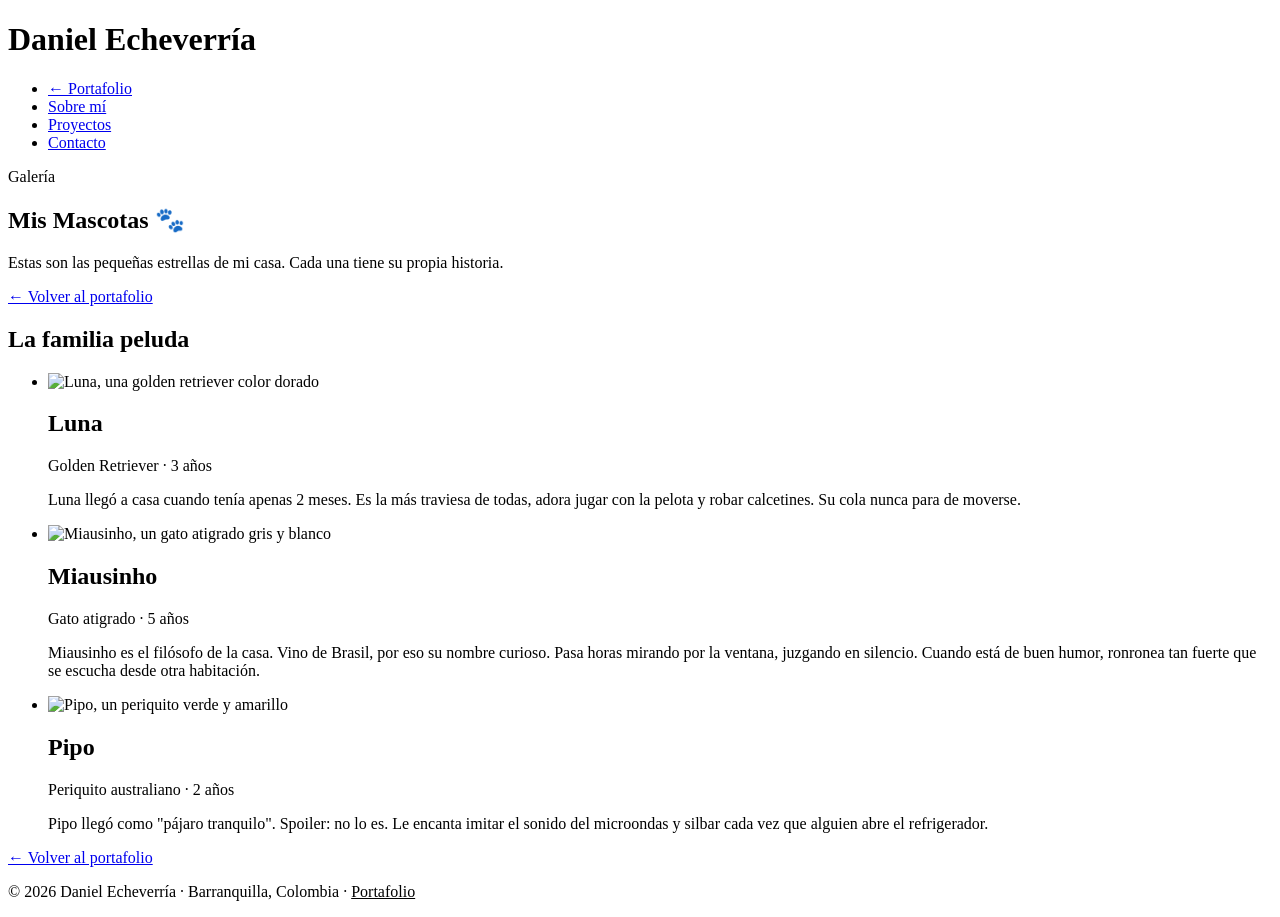
==== mascotas.html @ 3c9872f0 "feat: add main homepage layout and add mascotas page with initial structure" ====
<!DOCTYPE html>
<html lang="es">
<head>
    <meta charset="UTF-8" />
    <meta name="viewport" content="width=device-width, initial-scale=1.0" />
    <meta name="description" content="Galería de mascotas de Daniel Echeverría." />
    <title>Mis Mascotas — Daniel Echeverría</title>

    <!-- Fuentes -->
    <link rel="preconnect" href="https://fonts.googleapis.com">
    <link rel="preconnect" href="https://fonts.gstatic.com" crossorigin>
    <link href="https://fonts.googleapis.com/css2?family=Playfair+Display:wght@700&family=Work+Sans:wght@300..700&display=swap" rel="stylesheet">

    <!-- Estilos compartidos -->
    <link rel="stylesheet" href="styles.css" />
</head>
<body>

    <!-- ========== ENCABEZADO ========== -->
    <header>
        <div class="container">
        <h1>Daniel Echeverría</h1>
        <nav aria-label="Navegación principal">
            <ul>
            <!-- Enlace de retorno al portafolio -->
            <li><a href="index.html">← Portafolio</a></li>
            <li><a href="index.html#sobre-mi">Sobre mí</a></li>
            <li><a href="index.html#proyectos">Proyectos</a></li>
            <li><a href="index.html#contacto">Contacto</a></li>
            </ul>
        </nav>
        </div>
    </header>

    <main>

        <!-- ========== HERO MASCOTAS ========== -->
        <section class="pets-hero" aria-labelledby="titulo-mascotas">
        <div class="container">
            <span class="badge">Galería</span>
            <h1 id="titulo-mascotas">Mis Mascotas 🐾</h1>
            <p>Estas son las pequeñas estrellas de mi casa. Cada una tiene su propia historia.</p>
            <!-- Enlace de retorno -->
            <a href="index.html" class="back-link">← Volver al portafolio</a>
        </div>
        </section>

        <!-- ========== GALERÍA ========== -->
        <section class="pets-gallery" aria-labelledby="titulo-galeria">
        <div class="container">
            <h2 id="titulo-galeria" class="section-title">La familia peluda</h2>

            <ul class="pets-grid">

            <!-- Mascota 1 -->
            <li>
                <div class="pet-card">

                <img
                    src="assets/images/luna.jpg"
                    alt="Luna, una golden retriever color dorado"
                    width="600"
                    height="440"
                    loading="lazy"
                />
                <article>
                    <h2>Luna</h2>
                    <p class="pet-meta">Golden Retriever · 3 años</p>
                    <p>
                    Luna llegó a casa cuando tenía apenas 2 meses. Es la más
                    traviesa de todas, adora jugar con la pelota y robar
                    calcetines. Su cola nunca para de moverse.
                    </p>
                </article>
                </div>
            </li>

            <!-- Mascota 2 -->
            <li>
                <div class="pet-card">
                <img
                    src="assets/images/miausinho.jpg"
                    alt="Miausinho, un gato atigrado gris y blanco"
                    width="600"
                    height="440"
                    loading="lazy"
                />
                <article>
                    <h2>Miausinho</h2>
                    <p class="pet-meta">Gato atigrado · 5 años</p>
                    <p>
                    Miausinho es el filósofo de la casa. Vino de Brasil, por eso su nombre curioso. Pasa horas mirando por la
                    ventana, juzgando en silencio. Cuando está de buen humor,
                    ronronea tan fuerte que se escucha desde otra habitación.
                    </p>
                </article>
                </div>
            </li>

            <!-- Mascota 3 -->
            <li>
                <div class="pet-card">
                <img
                    src="assets/images/pipo.jpg"
                    alt="Pipo, un periquito verde y amarillo"
                    width="600"
                    height="440"
                    loading="lazy"
                />
                <article>
                    <h2>Pipo</h2>
                    <p class="pet-meta">Periquito australiano · 2 años</p>
                    <p>
                    Pipo llegó como "pájaro tranquilo". Spoiler: no lo es.
                    Le encanta imitar el sonido del microondas y silbar
                    cada vez que alguien abre el refrigerador.
                    </p>
                </article>
                </div>
            </li>

            </ul>

            <!-- Enlace de retorno al portafolio -->
            <a href="index.html" class="back-link" style="margin-top: var(--space-8); display: inline-flex;">
            ← Volver al portafolio
            </a>

        </div>
        </section>

    </main>

    <!-- ========== PIE DE PÁGINA ========== -->
    <footer>
        <p>© 2026 Daniel Echeverría · Barranquilla, Colombia · <a href="index.html" style="color: var(--color-primary);">Portafolio</a></p>
    </footer>

</body>
</html>
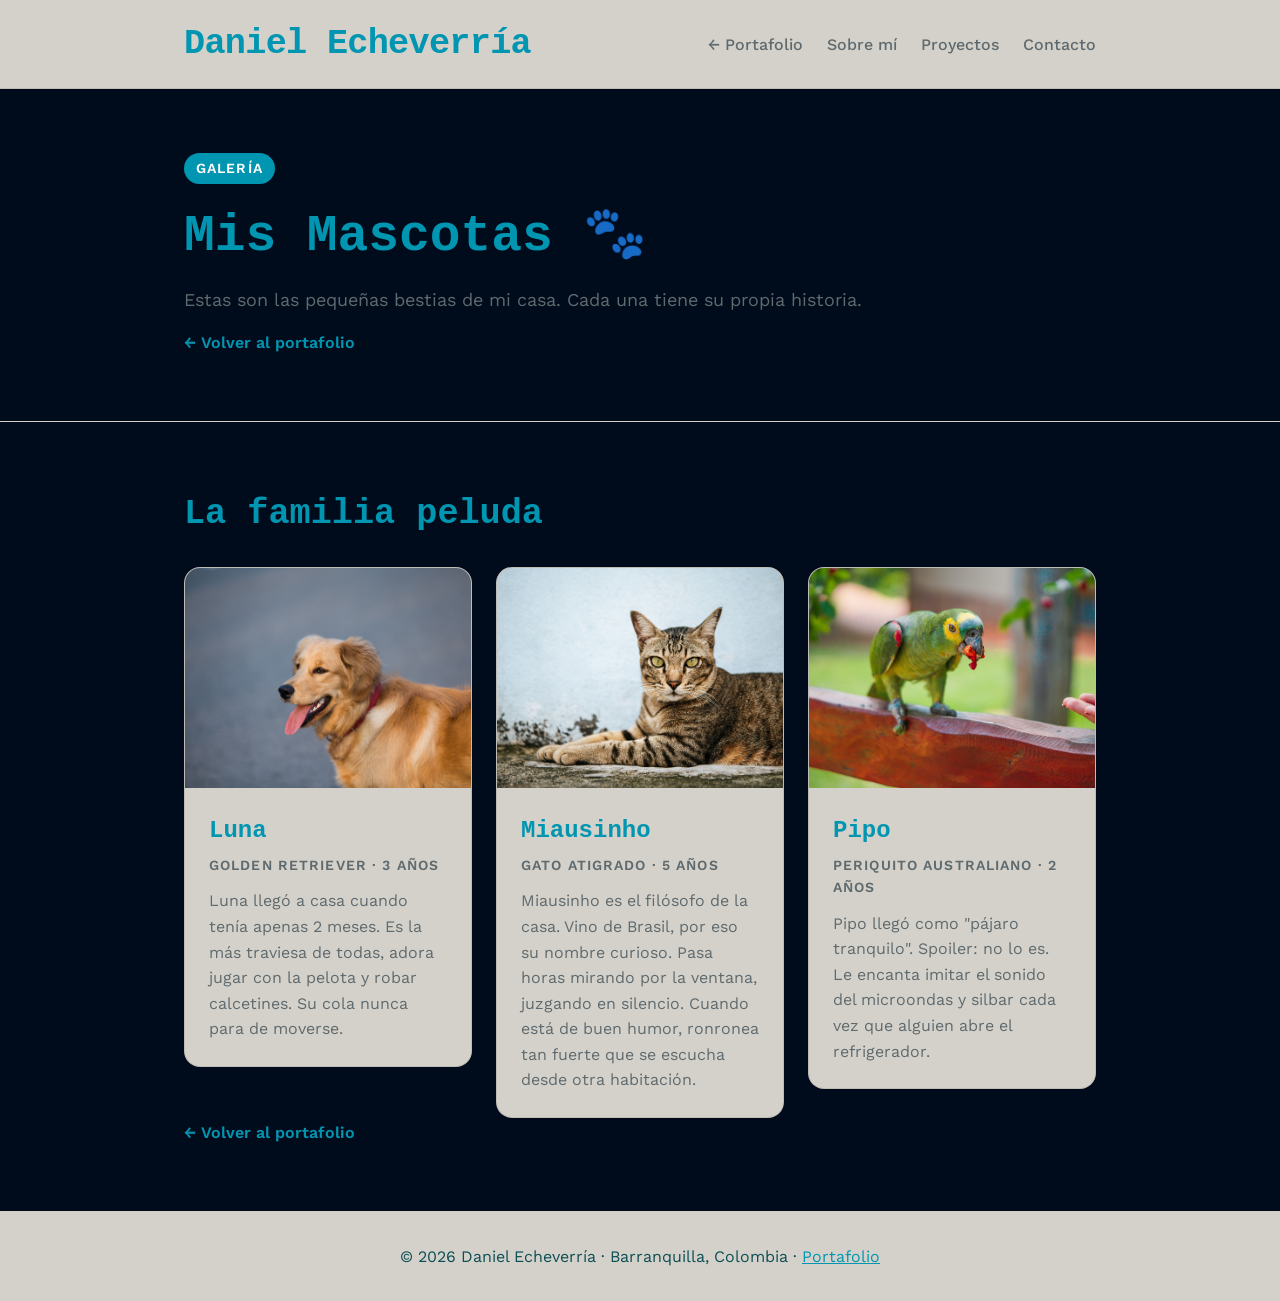
==== commit 4a232819: "fix: minimal change on styles" ====
--- a/mascotas.html
+++ b/mascotas.html
@@ -39,7 +39,7 @@
         <div class="container">
             <span class="badge">Galería</span>
             <h1 id="titulo-mascotas">Mis Mascotas 🐾</h1>
-            <p>Estas son las pequeñas estrellas de mi casa. Cada una tiene su propia historia.</p>
+            <p>Estas son las pequeñas bestias de mi casa. Cada una tiene su propia historia.</p>
             <!-- Enlace de retorno -->
             <a href="index.html" class="back-link">← Volver al portafolio</a>
         </div>
--- a/styles.css
+++ b/styles.css
@@ -0,0 +1,366 @@
+
+/* --- Variables y tokens --- */
+:root {
+--font-display: 'JetBrains Mono', 'Fira Code', monospace;
+--font-body: 'Work Sans', 'Helvetica Neue', sans-serif;
+
+  --text-xs:   clamp(0.75rem,  0.7rem  + 0.25vw, 0.875rem);
+  --text-sm:   clamp(0.875rem, 0.8rem  + 0.35vw, 1rem);
+  --text-base: clamp(1rem,     0.95rem + 0.25vw, 1.125rem);
+  --text-lg:   clamp(1.125rem, 1rem    + 0.75vw, 1.5rem);
+  --text-xl:   clamp(1.5rem,   1.2rem  + 1.25vw, 2.25rem);
+  --text-2xl:  clamp(2rem,     1.2rem  + 2.5vw,  3.5rem);
+
+
+  --background-image: url('assets/images/fondo.png');
+
+
+  --color-bg:           #f7f6f2;
+  --color-surface:      #d4d1ca;
+  --color-surface-2:    #000b1c;
+  --color-border:       #d4d1ca;
+  --color-text:         #0096b1;
+  --color-text-muted:   #5f6a6e;
+  --color-primary:      #0096b1;
+  --color-primary-hover:#0c4e54;
+
+  --radius-sm: 0.375rem;
+  --radius-md: 0.5rem;
+  --radius-lg: 0.75rem;
+  --radius-xl: 1rem;
+  --radius-full: 9999px;
+
+  --shadow-sm: 0 1px 2px rgba(0, 0, 0, 0.06);
+  --shadow-md: 0 4px 12px rgba(0, 0, 0, 0.08);
+
+  --transition: 0.4s ease;
+
+  --content-default: 960px;
+  scroll-padding-top: 80px; 
+}
+
+/* --- Reset base --- */
+*, *::before, *::after { box-sizing: border-box; margin: 0; padding: 0; }
+html { scroll-behavior: smooth; -webkit-font-smoothing: antialiased; }
+
+body {
+  min-height: 100dvh;
+  font-family: var(--font-body);
+  font-size: var(--text-base);
+  color: var(--color-text);
+  background-image: var(--background-image);
+  background-repeat: no-repeat; 
+  background-size: cover;       
+  background-position: center;  
+  background-attachment: fixed; 
+  line-height: 1.6;
+}
+img { display: block; max-width: 100%; height: auto; }
+ul { list-style: none; }
+a, button { transition: color var(--transition), background var(--transition), box-shadow var(--transition); }
+
+/* --- Contenedor principal --- */
+.container {
+  max-width: var(--content-default);
+  margin-inline: auto;
+  padding-inline: 1.5rem;
+}
+
+/* --- Header / Nav --- */
+header {
+  background: var(--color-surface);
+  border-bottom: 1px solid rgba(0, 0, 0, 0.1);
+  padding: 1rem 0;
+  position: sticky;
+  top: 0;
+  z-index: 100;
+  box-shadow: var(--shadow-sm);
+}
+header .container {
+  display: flex;
+  align-items: center;
+  justify-content: space-between;
+  flex-wrap: wrap;
+  gap: 0.75rem;
+}
+header h1 {
+  font-family: var(--font-display);
+  font-size: var(--text-xl);
+  color: var(--color-primary);
+  letter-spacing: -0.02em;
+}
+nav ul {
+  display: flex;
+  gap: 1.5rem;
+  flex-wrap: wrap;
+}
+nav a {
+  font-size: var(--text-sm);
+  font-weight: 500;
+  color: var(--color-text-muted);
+  text-decoration: none;
+  padding-bottom: 2px;
+  border-bottom: 2px solid transparent;
+}
+nav a:hover,
+nav a:focus-visible {
+  color: var(--color-primary);
+  border-bottom-color: var(--color-primary);
+}
+
+/* --- Secciones generales --- */
+section {
+  padding: clamp(2rem, 6vw, 4rem) 0;
+}
+section + section {
+  border-top: 1px solid var(--color-border);
+}
+.section-title {
+  font-family: var(--font-display);
+  font-size: var(--text-xl);
+  color: var(--color-primary);
+  margin-bottom: 1rem;
+}
+
+/* --- Hero / Sobre mí --- */
+#sobre-mi {
+  background-image: var(----background-image);
+}
+#sobre-mi .intro {
+  display: flex;
+  align-items: center;
+  gap: 2rem;
+  flex-wrap: wrap;
+}
+.avatar {
+  width: 120px;
+  height: 120px;
+  border-radius: var(--radius-full);
+  object-fit: cover;
+  border: 3px solid var(--color-primary);
+  box-shadow: var(--shadow-md);
+  flex-shrink: 0;
+}
+.intro-text p {
+  color: #d4d1ca;
+  max-width: 60ch;
+  font-size: var(--text-base);
+}
+.badge {
+  display: inline-block;
+  background: var(--color-primary);
+  color: #fff;
+  font-size: var(--text-xs);
+  font-weight: 600;
+  padding: 0.25rem 0.75rem;
+  border-radius: var(--radius-full);
+  margin-bottom: 0.75rem;
+  text-transform: uppercase;
+  letter-spacing: 0.08em;
+}
+
+/* --- Proyectos --- */
+#proyectos .projects-list {
+  display: grid;
+  grid-template-columns: repeat(auto-fill, minmax(min(280px, 100%), 1fr));
+  gap: 1rem;
+  margin-top: 1rem;
+}
+.project-card {
+  background: var(--color-surface);
+  border: 1px solid rgba(0, 0, 0, 0.1);
+  border-radius: var(--radius-lg);
+  padding: 1.5rem;
+  box-shadow: var(--shadow-sm);
+  transition: box-shadow var(--transition), transform var(--transition);
+}
+.project-card:hover {
+  box-shadow: var(--shadow-md);
+  transform: translateY(-2px);
+}
+.project-card h3 {
+  font-family: var(--font-display);
+  font-size: var(--text-lg);
+  margin-bottom: 0.5rem;
+}
+.project-card p {
+  font-size: var(--text-sm);
+  color: var(--color-text-muted);
+  margin-bottom: 1rem;
+}
+.project-link {
+  display: inline-flex;
+  align-items: center;
+  gap: 0.25rem;
+  font-size: var(--text-sm);
+  font-weight: 600;
+  color: var(--color-primary);
+  text-decoration: none;
+}
+.project-link:hover { color: var(--color-primary-hover); text-decoration: underline; }
+
+/* --- Contacto --- */
+#contacto {
+  background-image: var(--background-image);
+  background-repeat: no-repeat; 
+  background-size: cover;       
+  background-position: center;  
+  background-attachment: fixed; 
+}
+.contact-form {
+  display: flex;
+  flex-direction: column;
+  gap: 1rem;
+  max-width: 480px;
+  margin-top: 1rem;
+}
+.form-group {
+  display: flex;
+  flex-direction: column;
+  gap: 0.25rem;
+}
+.form-group label {
+  font-size: var(--text-sm);
+  font-weight: 600;
+  color: var(--color-text);
+}
+.form-group input,
+.form-group textarea {
+  font-family: var(--font-body);
+  font-size: var(--text-sm);
+  padding: 0.75rem 1rem;
+  border: 1px solid var(--color-border);
+  border-radius: var(--radius-md);
+  background: var(--color-surface);
+  color: var(--color-text-muted);
+  transition: border-color var(--transition), box-shadow var(--transition);
+}
+.form-group input:focus,
+.form-group textarea:focus {
+  outline: none;
+  border-color: var(--color-primary);
+  box-shadow: 0 0 0 3px rgba(0, 0, 0, 0.15);
+}
+.form-group textarea { resize: vertical; min-height: 120px; }
+
+.btn {
+  display: inline-flex;
+  align-items: center;
+  justify-content: center;
+  gap: 0.5rem;
+  font-family: var(--font-body);
+  font-size: var(--text-sm);
+  font-weight: 600;
+  padding: 0.75rem 1.5rem;
+  border-radius: var(--radius-md);
+  cursor: pointer;
+  border: none;
+  text-decoration: none;
+}
+.btn-primary {
+  background: var(--color-primary);
+  color: #fff;
+}
+.btn-primary:hover {
+  background: var(--color-primary-hover);
+  box-shadow: var(--shadow-md);
+}
+
+/* --- Footer --- */
+footer {
+  text-align: center;
+  padding: 2rem 1rem;
+  background: var(--color-surface);
+  border-top: 1px solid var(--color-border);
+  font-size: var(--text-sm);
+  color: #0c4e54;
+}
+
+/* 
+  PÁGINA DE MASCOTAS — mascotas.html
+*/
+.pets-hero {
+  background: var(--color-surface-2);
+  padding: clamp(2rem, 6vw, 4) 0;
+}
+.pets-hero h1 {
+  font-family: var(--font-display);
+  font-size: var(--text-2xl);
+  color: var(--color-primary);
+  margin-bottom: 0.5rem;
+}
+.pets-hero p {
+  color: var(--color-text-muted);
+  font-size: var(--text-base);
+}
+
+/* Galería de mascotas */
+.pets-gallery {
+  padding: clamp(2rem, 6vw, 4) 0;
+  background: var(--color-surface-2);
+  background-attachment: attached;
+}
+.pets-grid {
+  display: grid;
+  grid-template-columns: repeat(auto-fill, minmax(min(280px, 100%), 1fr));
+  gap: 1.5rem;
+  margin-top: 1.5rem;
+}
+.pet-card {
+  background: var(--color-surface);
+  border: 1px solid rgba(0, 0, 0, 0.1);
+  border-radius: var(--radius-xl);
+  overflow: hidden;
+  box-shadow: var(--shadow-sm);
+  transition: box-shadow var(--transition), transform var(--transition);
+}
+.pet-card:hover {
+  box-shadow: var(--shadow-md);
+  transform: translateY(-3px);
+}
+.pet-card img {
+  width: 100%;
+  height: 220px;
+  object-fit: cover;
+  display: block;
+}
+.pet-card article {
+  padding: 1.5rem;
+}
+.pet-card article h2 {
+  font-family: var(--font-display);
+  font-size: var(--text-lg);
+  margin-bottom: 0.25rem;
+  color: var(--color-primary);
+}
+.pet-card article .pet-meta {
+  font-size: var(--text-xs);
+  color: var(--color-text-muted);
+  font-weight: 600;
+  text-transform: uppercase;
+  letter-spacing: 0.08em;
+  margin-bottom: 0.75rem;
+}
+.pet-card article p {
+  font-size: var(--text-sm);
+  color: var(--color-text-muted);
+}
+
+/* Enlace de retorno */
+.back-link {
+  display: inline-flex;
+  align-items: center;
+  gap: 0.5rem;
+  font-size: var(--text-sm);
+  font-weight: 600;
+  color: var(--color-primary);
+  text-decoration: none;
+  margin-top: 1rem;
+}
+.back-link:hover { color: var(--color-primary-hover); text-decoration: underline; }
+
+/* --- Responsive --- */
+@media (max-width: 640px) {
+  nav ul { gap: 0.75rem; }
+  #sobre-mi .intro { flex-direction: column; }
+}
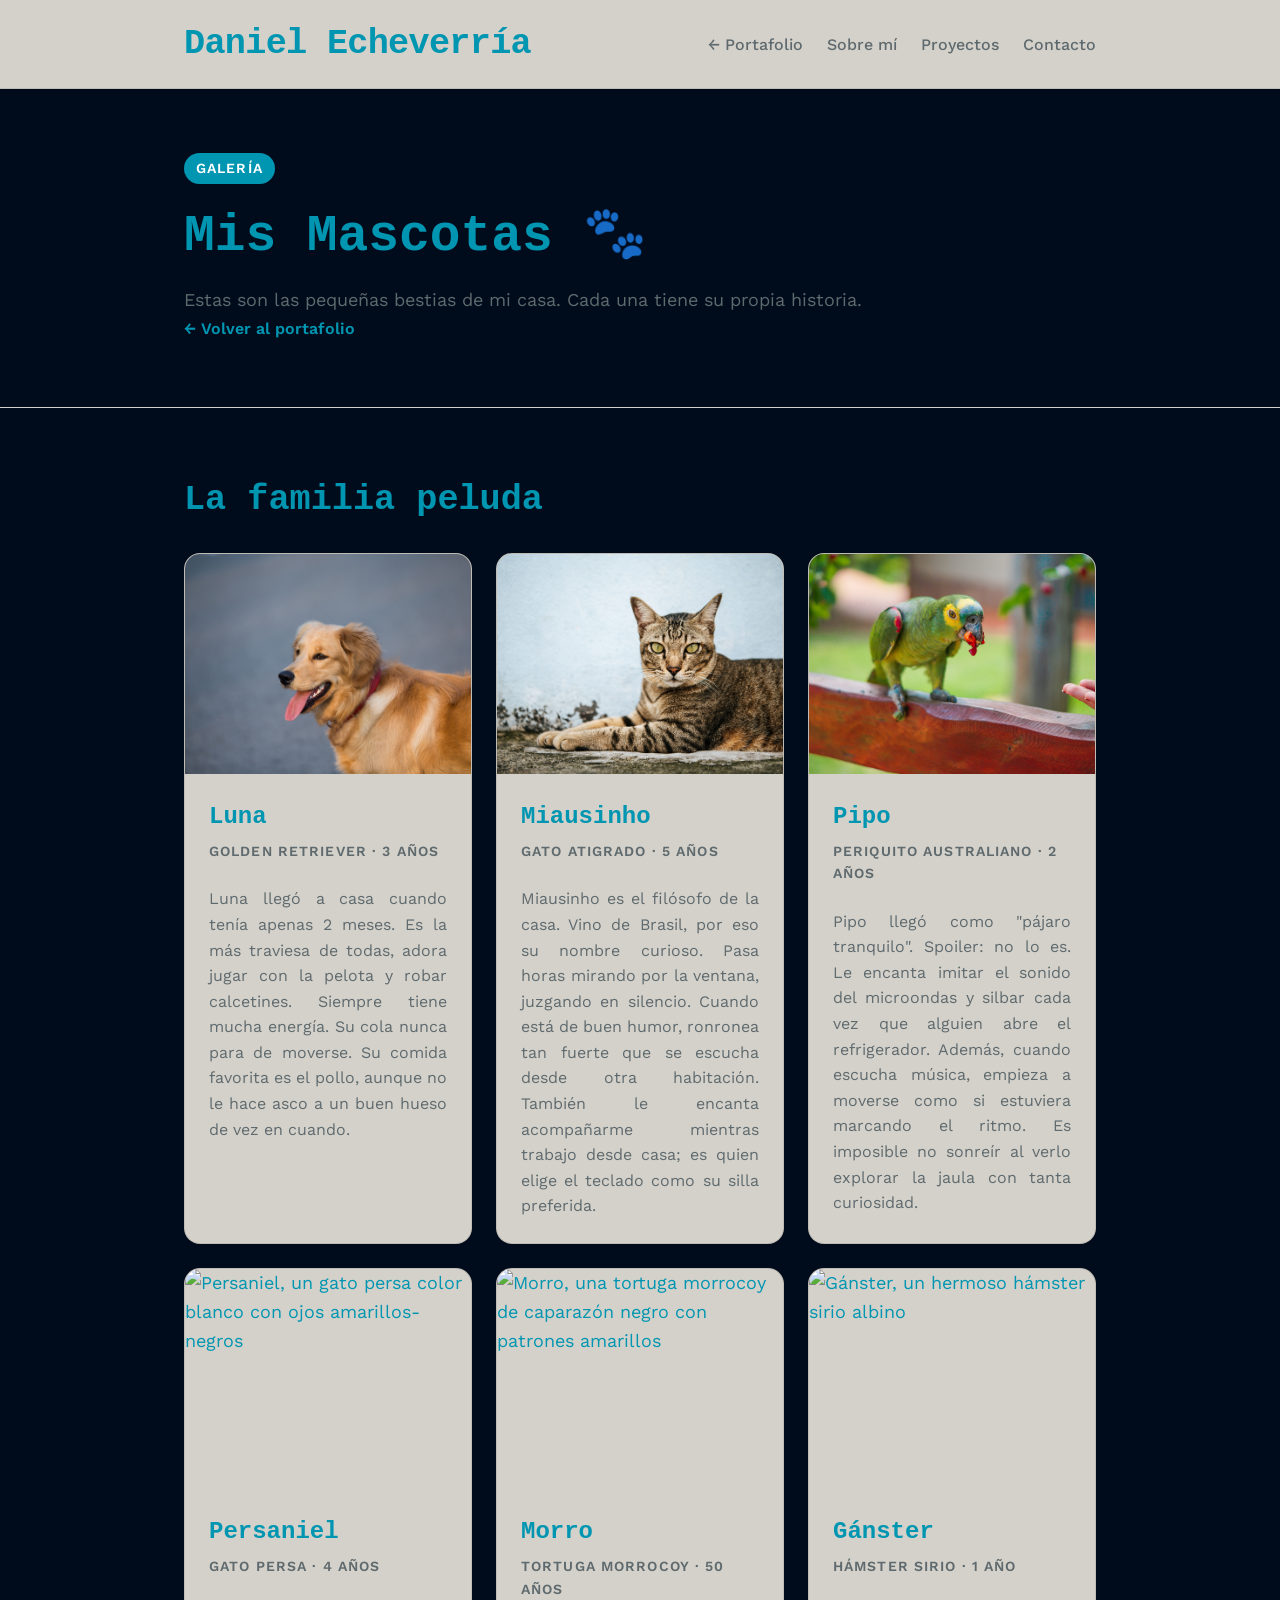
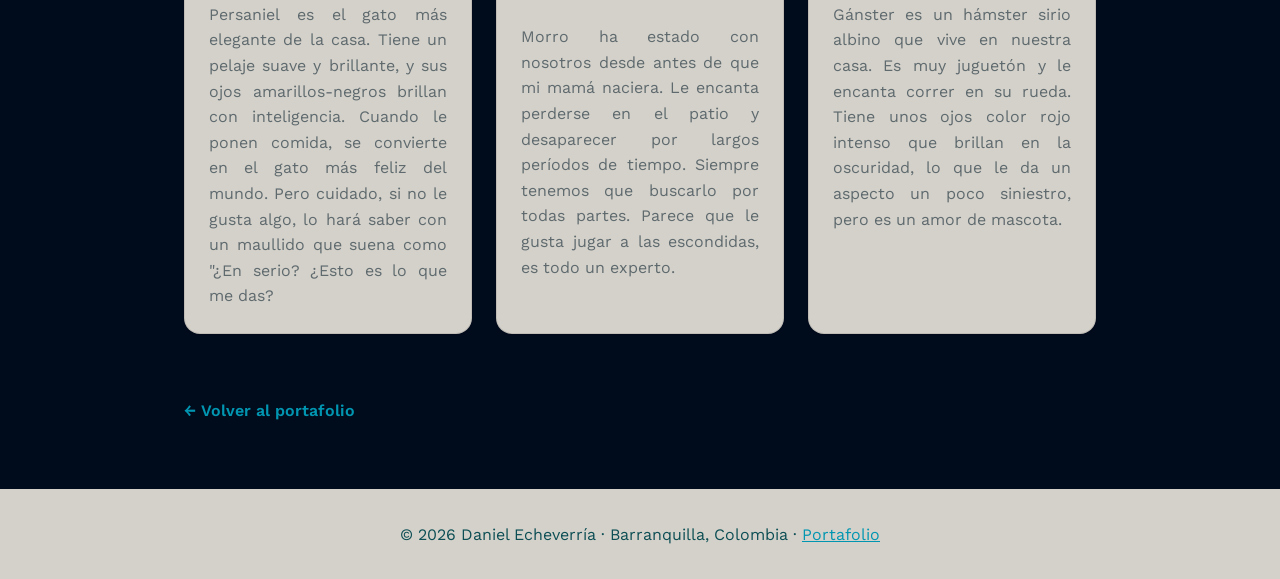
==== commit 1af49a47: "fix: update mascota gallery layout and complete README" ====
--- a/mascotas.html
+++ b/mascotas.html
@@ -1,5 +1,6 @@
 <!DOCTYPE html>
 <html lang="es">
+
 <head>
     <meta charset="UTF-8" />
     <meta name="viewport" content="width=device-width, initial-scale=1.0" />
@@ -9,26 +10,29 @@
     <!-- Fuentes -->
     <link rel="preconnect" href="https://fonts.googleapis.com">
     <link rel="preconnect" href="https://fonts.gstatic.com" crossorigin>
-    <link href="https://fonts.googleapis.com/css2?family=Playfair+Display:wght@700&family=Work+Sans:wght@300..700&display=swap" rel="stylesheet">
+    <link
+        href="https://fonts.googleapis.com/css2?family=Playfair+Display:wght@700&family=Work+Sans:wght@300..700&display=swap"
+        rel="stylesheet">
 
     <!-- Estilos compartidos -->
     <link rel="stylesheet" href="styles.css" />
 </head>
+
 <body>
 
     <!-- ========== ENCABEZADO ========== -->
     <header>
         <div class="container">
-        <h1>Daniel Echeverría</h1>
-        <nav aria-label="Navegación principal">
-            <ul>
-            <!-- Enlace de retorno al portafolio -->
-            <li><a href="index.html">← Portafolio</a></li>
-            <li><a href="index.html#sobre-mi">Sobre mí</a></li>
-            <li><a href="index.html#proyectos">Proyectos</a></li>
-            <li><a href="index.html#contacto">Contacto</a></li>
-            </ul>
-        </nav>
+            <h1>Daniel Echeverría</h1>
+            <nav aria-label="Navegación principal">
+                <ul>
+                    <!-- Enlace de retorno al portafolio -->
+                    <li><a href="index.html">← Portafolio</a></li>
+                    <li><a href="index.html#sobre-mi">Sobre mí</a></li>
+                    <li><a href="index.html#proyectos">Proyectos</a></li>
+                    <li><a href="index.html#contacto">Contacto</a></li>
+                </ul>
+            </nav>
         </div>
     </header>
 
@@ -36,105 +40,156 @@
 
         <!-- ========== HERO MASCOTAS ========== -->
         <section class="pets-hero" aria-labelledby="titulo-mascotas">
-        <div class="container">
-            <span class="badge">Galería</span>
-            <h1 id="titulo-mascotas">Mis Mascotas 🐾</h1>
-            <p>Estas son las pequeñas bestias de mi casa. Cada una tiene su propia historia.</p>
-            <!-- Enlace de retorno -->
-            <a href="index.html" class="back-link">← Volver al portafolio</a>
-        </div>
+            <div class="container">
+                <span class="badge">Galería</span>
+                <h1 id="titulo-mascotas">Mis Mascotas 🐾</h1>
+                <p>Estas son las pequeñas bestias de mi casa. Cada una tiene su propia historia.</p>
+                <!-- Enlace de retorno -->
+                <a href="index.html" class="back-link">← Volver al portafolio</a>
+            </div>
         </section>
 
         <!-- ========== GALERÍA ========== -->
         <section class="pets-gallery" aria-labelledby="titulo-galeria">
-        <div class="container">
-            <h2 id="titulo-galeria" class="section-title">La familia peluda</h2>
+            <div class="container">
+                <h2 id="titulo-galeria" class="section-title">La familia peluda</h2>
 
-            <ul class="pets-grid">
+                <div class="pets-grid-wrapper">
+                    <ul class="pets-grid">
 
-            <!-- Mascota 1 -->
-            <li>
-                <div class="pet-card">
+                        <!-- Mascota 1 -->
+                        <li>
+                            <div class="pet-card">
 
-                <img
-                    src="assets/images/luna.jpg"
-                    alt="Luna, una golden retriever color dorado"
-                    width="600"
-                    height="440"
-                    loading="lazy"
-                />
-                <article>
-                    <h2>Luna</h2>
-                    <p class="pet-meta">Golden Retriever · 3 años</p>
-                    <p>
-                    Luna llegó a casa cuando tenía apenas 2 meses. Es la más
-                    traviesa de todas, adora jugar con la pelota y robar
-                    calcetines. Su cola nunca para de moverse.
-                    </p>
-                </article>
+                                <img src="assets/images/luna.jpg" alt="Luna, una golden retriever color dorado"
+                                    width="600" height="440" loading="lazy" />
+                                <article>
+                                    <h2>Luna</h2>
+                                    <p class="pet-meta">Golden Retriever · 3 años</p>
+                                    <p class="pet-description">
+                                        Luna llegó a casa cuando tenía apenas 2 meses. Es la más
+                                        traviesa de todas, adora jugar con la pelota y robar
+                                        calcetines. Siempre tiene mucha energía. Su cola nunca para de moverse.
+                                        Su comida favorita es el pollo, aunque no le hace asco a un buen hueso de vez en cuando.
+                                    </p>
+                                </article>
+                            </div>
+                        </li>
+
+                        <!-- Mascota 2 -->
+                        <li>
+                            <div class="pet-card">
+                                <img src="assets/images/miausinho.jpg" alt="Miausinho, un gato atigrado gris y blanco"
+                                    width="600" height="440" loading="lazy" />
+                                <article>
+                                    <h2>Miausinho</h2>
+                                    <p class="pet-meta">Gato atigrado · 5 años</p>
+                                    <p class="pet-description">
+                                        Miausinho es el filósofo de la casa. Vino de Brasil, por eso su nombre curioso.
+                                        Pasa horas mirando por la
+                                        ventana, juzgando en silencio. Cuando está de buen humor,
+                                        ronronea tan fuerte que se escucha desde otra habitación.
+                                        También le encanta acompañarme mientras trabajo desde casa;
+                                        es quien elige el teclado como su silla preferida.
+                                    </p>
+                                </article>
+                            </div>
+                        </li>
+
+                        <!-- Mascota 3 -->
+                        <li>
+                            <div class="pet-card">
+                                <img src="assets/images/pipo.jpg" alt="Pipo, un periquito verde y amarillo" width="600"
+                                    height="440" loading="lazy" />
+                                <article>
+                                    <h2>Pipo</h2>
+                                    <p class="pet-meta">Periquito australiano · 2 años</p>
+                                    <p class="pet-description">
+                                        Pipo llegó como "pájaro tranquilo". Spoiler: no lo es.
+                                        Le encanta imitar el sonido del microondas y silbar
+                                        cada vez que alguien abre el refrigerador.
+                                        Además, cuando escucha música, empieza a moverse como si estuviera marcando el ritmo.
+                                        Es imposible no sonreír al verlo explorar la jaula con tanta curiosidad.
+                                    </p>
+                                </article>
+                            </div>
+                        </li>
+
+                        <!-- Mascota 4 -->
+                        <li>
+                            <div class="pet-card">
+                                <img src="https://i0.wp.com/puppis.blog/wp-content/uploads/2020/01/El-Gato-Persa.jpg?w=1200&ssl=1"
+                                    alt="Persaniel, un gato persa color blanco con ojos amarillos-negros" width="600"
+                                    height="440" loading="lazy" />
+                                <article>
+                                    <h2>Persaniel</h2>
+                                    <p class="pet-meta">Gato persa · 4 años</p>
+                                    <p class="pet-description">
+                                        Persaniel es el gato más elegante de la casa. Tiene un pelaje suave y brillante,
+                                        y sus ojos amarillos-negros brillan con inteligencia. Cuando le ponen comida, se
+                                        convierte en el gato más feliz del mundo. Pero cuidado, si no le gusta algo, lo
+                                        hará saber con un maullido que suena como "¿En serio? ¿Esto es lo que me das?
+                                    </p>
+                                </article>
+                            </div>
+                        </li>
+
+                        <!-- Mascota 5 -->
+                        <li>
+                            <div class="pet-card">
+                                <img src="https://mundomarinoacuario.com.co/wp-content/uploads/2025/02/morrocoy4.webp"
+                                    alt="Morro, una tortuga morrocoy de caparazón negro con patrones amarillos"
+                                    width="600" height="440" loading="lazy" />
+                                <article>
+                                    <h2>Morro</h2>
+                                    <p class="pet-meta">Tortuga morrocoy · 50 años</p>
+                                    <p class="pet-description">
+                                        Morro ha estado con nosotros desde antes de que mi mamá naciera. Le encanta
+                                        perderse en el patio y desaparecer por largos períodos de tiempo. Siempre
+                                        tenemos que buscarlo por todas partes. Parece que le gusta jugar a las escondidas, es todo un experto.
+                                    </p>
+                                </article>
+                            </div>
+                        </li>
+
+                        <!-- Mascota 6 -->
+                        <li>
+                            <div class="pet-card">
+                                <img src="https://mascotasinugami.com/wp-content/uploads/2021/06/ef2a7b76bf0d2dec90f04e41bb2f0fdb.jpg"
+                                    alt="Gánster, un hermoso hámster sirio albino" width="600" height="440"
+                                    loading="lazy" />
+                                <article>
+                                    <h2>Gánster</h2>
+                                    <p class="pet-meta">Hámster sirio · 1 año</p>
+                                    <p class="pet-description">
+                                        Gánster es un hámster sirio albino que vive en nuestra casa. Es muy juguetón y
+                                        le encanta correr en su rueda. Tiene unos ojos color rojo intenso que brillan en
+                                        la oscuridad, lo que le da un aspecto un poco siniestro, pero es un amor de
+                                        mascota.
+                                    </p>
+                                </article>
+                            </div>
+                        </li>
+
+                    </ul>
                 </div>
-            </li>
 
-            <!-- Mascota 2 -->
-            <li>
-                <div class="pet-card">
-                <img
-                    src="assets/images/miausinho.jpg"
-                    alt="Miausinho, un gato atigrado gris y blanco"
-                    width="600"
-                    height="440"
-                    loading="lazy"
-                />
-                <article>
-                    <h2>Miausinho</h2>
-                    <p class="pet-meta">Gato atigrado · 5 años</p>
-                    <p>
-                    Miausinho es el filósofo de la casa. Vino de Brasil, por eso su nombre curioso. Pasa horas mirando por la
-                    ventana, juzgando en silencio. Cuando está de buen humor,
-                    ronronea tan fuerte que se escucha desde otra habitación.
-                    </p>
-                </article>
-                </div>
-            </li>
+                <!-- Enlace de retorno al portafolio -->
+                <a href="index.html" class="back-link" style="margin-top: 4rem; display: inline-flex;">
+                    ← Volver al portafolio
+                </a>
 
-            <!-- Mascota 3 -->
-            <li>
-                <div class="pet-card">
-                <img
-                    src="assets/images/pipo.jpg"
-                    alt="Pipo, un periquito verde y amarillo"
-                    width="600"
-                    height="440"
-                    loading="lazy"
-                />
-                <article>
-                    <h2>Pipo</h2>
-                    <p class="pet-meta">Periquito australiano · 2 años</p>
-                    <p>
-                    Pipo llegó como "pájaro tranquilo". Spoiler: no lo es.
-                    Le encanta imitar el sonido del microondas y silbar
-                    cada vez que alguien abre el refrigerador.
-                    </p>
-                </article>
-                </div>
-            </li>
-
-            </ul>
-
-            <!-- Enlace de retorno al portafolio -->
-            <a href="index.html" class="back-link" style="margin-top: var(--space-8); display: inline-flex;">
-            ← Volver al portafolio
-            </a>
-
-        </div>
+            </div>
         </section>
 
     </main>
 
     <!-- ========== PIE DE PÁGINA ========== -->
     <footer>
-        <p>© 2026 Daniel Echeverría · Barranquilla, Colombia · <a href="index.html" style="color: var(--color-primary);">Portafolio</a></p>
+        <p>© 2026 Daniel Echeverría · Barranquilla, Colombia · <a href="index.html"
+                style="color: var(--color-primary);">Portafolio</a></p>
     </footer>
 
 </body>
-</html>
+
+</html>
--- a/styles.css
+++ b/styles.css
@@ -122,10 +122,6 @@
   margin-bottom: 1rem;
 }
 
-/* --- Hero / Sobre mí --- */
-#sobre-mi {
-  background-image: var(----background-image);
-}
 #sobre-mi .intro {
   display: flex;
   align-items: center;
@@ -133,14 +129,19 @@
   flex-wrap: wrap;
 }
 .avatar {
-  width: 120px;
-  height: 120px;
+  width: 160px;
+  height: 160px;
   border-radius: var(--radius-full);
   object-fit: cover;
   border: 3px solid var(--color-primary);
   box-shadow: var(--shadow-md);
   flex-shrink: 0;
 }
+
+.avatar:hover{
+  box-shadow: var(--shadow-md), 0 0 0 3px var(--color-primary);
+}
+
 .intro-text p {
   color: #d4d1ca;
   max-width: 60ch;
@@ -173,10 +174,11 @@
   padding: 1.5rem;
   box-shadow: var(--shadow-sm);
   transition: box-shadow var(--transition), transform var(--transition);
+  height: 100%;
 }
 .project-card:hover {
   box-shadow: var(--shadow-md);
-  transform: translateY(-2px);
+  transform: translateY(-5px);
 }
 .project-card h3 {
   font-family: var(--font-display);
@@ -185,6 +187,7 @@
 }
 .project-card p {
   font-size: var(--text-sm);
+  text-align: justify;
   color: var(--color-text-muted);
   margin-bottom: 1rem;
 }
@@ -238,8 +241,8 @@
 .form-group input:focus,
 .form-group textarea:focus {
   outline: none;
-  border-color: var(--color-primary);
-  box-shadow: 0 0 0 3px rgba(0, 0, 0, 0.15);
+  border-color: 1px solid var(--color-primary);
+  box-shadow: 0 0 0 3px var(--color-primary);
 }
 .form-group textarea { resize: vertical; min-height: 120px; }
 
@@ -281,7 +284,7 @@
 */
 .pets-hero {
   background: var(--color-surface-2);
-  padding: clamp(2rem, 6vw, 4) 0;
+  padding: clamp(2rem, 6vw, 4rem) 0;
 }
 .pets-hero h1 {
   font-family: var(--font-display);
@@ -296,36 +299,57 @@
 
 /* Galería de mascotas */
 .pets-gallery {
-  padding: clamp(2rem, 6vw, 4) 0;
+  padding: clamp(2rem, 6vw, 4rem) 0;
   background: var(--color-surface-2);
-  background-attachment: attached;
+}
+.pets-grid-wrapper {
+  display: flex;
+  flex-wrap: wrap;
+  justify-content: center;
+  gap: 1.5rem;
+  margin-top: 1.5rem;
 }
 .pets-grid {
   display: grid;
-  grid-template-columns: repeat(auto-fill, minmax(min(280px, 100%), 1fr));
+  grid-template-columns: repeat(auto-fit, minmax(260px, 1fr));
   gap: 1.5rem;
-  margin-top: 1.5rem;
+  width: 100%;
+}
+.pets-grid li {
+  display: flex;
 }
 .pet-card {
+  display: flex;
+  flex-direction: column;
   background: var(--color-surface);
   border: 1px solid rgba(0, 0, 0, 0.1);
   border-radius: var(--radius-xl);
   overflow: hidden;
   box-shadow: var(--shadow-sm);
   transition: box-shadow var(--transition), transform var(--transition);
+  width: 100%;
 }
 .pet-card:hover {
   box-shadow: var(--shadow-md);
-  transform: translateY(-3px);
+  transform: translateY(-5px);
 }
 .pet-card img {
   width: 100%;
   height: 220px;
   object-fit: cover;
   display: block;
+  flex-shrink: 0;
 }
 .pet-card article {
   padding: 1.5rem;
+  display: flex;
+  flex-direction: column;
+  flex: 1;
+}
+
+.pet-card article .pet-description {
+  margin-top: 0.75rem;
+  text-align: justify;
 }
 .pet-card article h2 {
   font-family: var(--font-display);
@@ -348,8 +372,6 @@
 
 /* Enlace de retorno */
 .back-link {
-  display: inline-flex;
-  align-items: center;
   gap: 0.5rem;
   font-size: var(--text-sm);
   font-weight: 600;
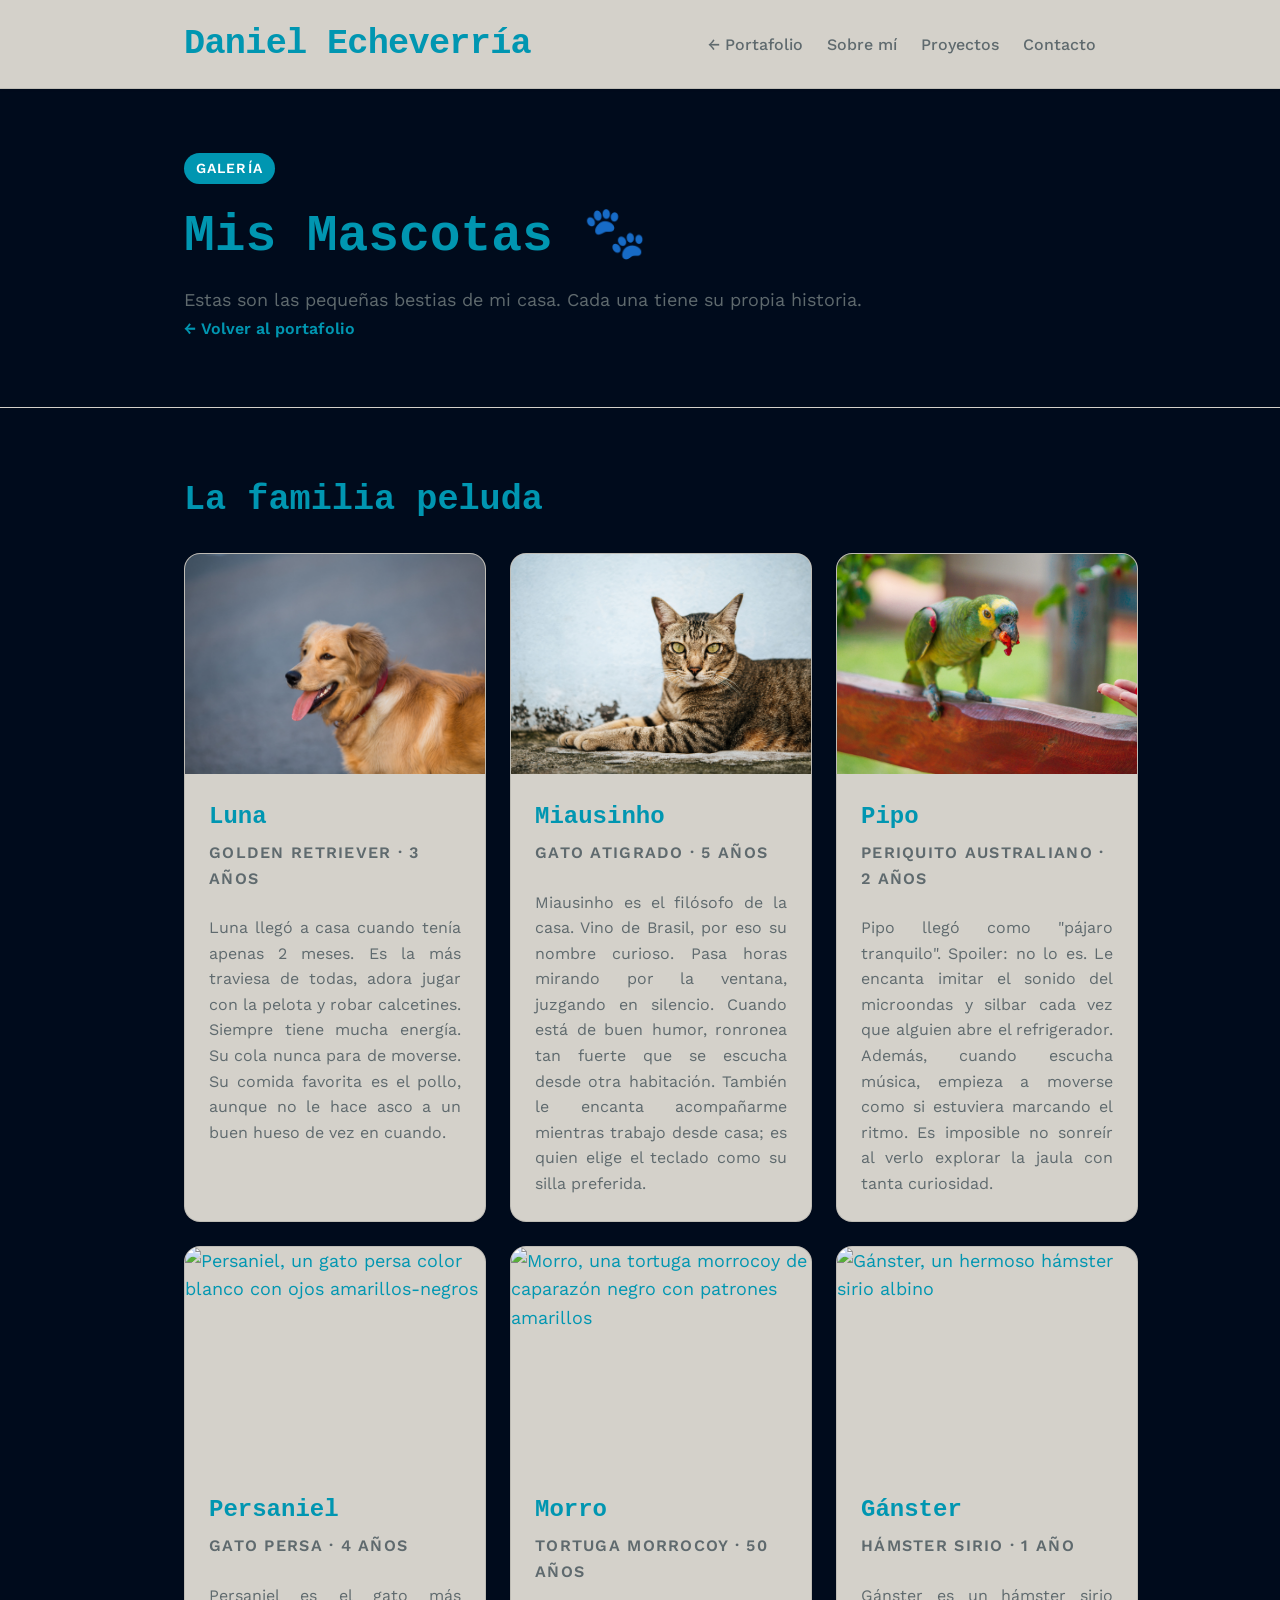
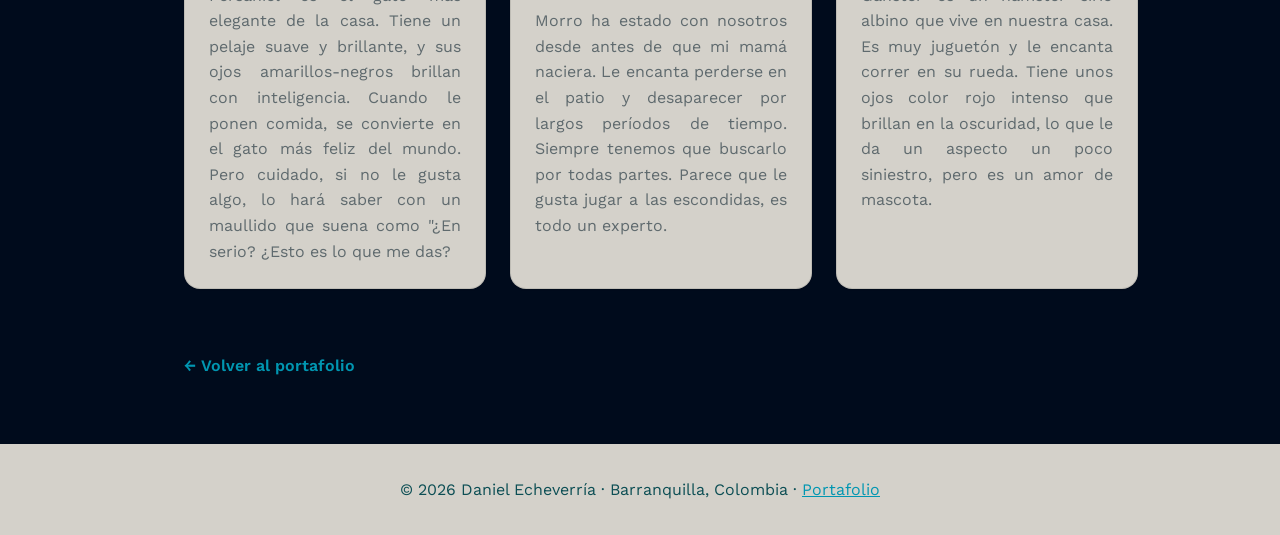
==== commit a6a4383d: "feat: make portfolio responsive, optimize CSS, and add basic JavaScript interactivity" ====
--- a/mascotas.html
+++ b/mascotas.html
@@ -24,9 +24,9 @@
     <header>
         <div class="container">
             <h1>Daniel Echeverría</h1>
-            <nav aria-label="Navegación principal">
+            <nav>
                 <ul>
-                    <!-- Enlace de retorno al portafolio -->
+                    
                     <li><a href="index.html">← Portafolio</a></li>
                     <li><a href="index.html#sobre-mi">Sobre mí</a></li>
                     <li><a href="index.html#proyectos">Proyectos</a></li>
@@ -39,7 +39,7 @@
     <main>
 
         <!-- ========== HERO MASCOTAS ========== -->
-        <section class="pets-hero" aria-labelledby="titulo-mascotas">
+        <section class="pets-hero">
             <div class="container">
                 <span class="badge">Galería</span>
                 <h1 id="titulo-mascotas">Mis Mascotas 🐾</h1>
@@ -50,7 +50,7 @@
         </section>
 
         <!-- ========== GALERÍA ========== -->
-        <section class="pets-gallery" aria-labelledby="titulo-galeria">
+        <section class="pets-gallery">
             <div class="container">
                 <h2 id="titulo-galeria" class="section-title">La familia peluda</h2>
 
--- a/styles.css
+++ b/styles.css
@@ -57,13 +57,33 @@
 }
 img { display: block; max-width: 100%; height: auto; }
 ul { list-style: none; }
-a, button { transition: color var(--transition), background var(--transition), box-shadow var(--transition); }
+a, button, .btn { transition: color var(--transition), background var(--transition), box-shadow var(--transition); }
 
 /* --- Contenedor principal --- */
 .container {
   max-width: var(--content-default);
   margin-inline: auto;
   padding-inline: 1.5rem;
+}
+
+.welcome {
+  position: fixed;
+  top: 20px;
+  right: 20px;
+  background: var(--color-primary);
+  color: white;
+  padding: 1rem 1.5rem;
+  border-radius: var(--radius-md);
+  box-shadow: var(--shadow-md);
+  font-size: var(--text-sm);
+  z-index: 1000;
+  transition: opacity 0.4s ease, transform 0.4s ease;
+}
+
+.hidden {
+  opacity: 0;
+  transform: translateY(-20px);
+  pointer-events: none;
 }
 
 /* --- Header / Nav --- */
@@ -122,7 +142,7 @@
   margin-bottom: 1rem;
 }
 
-#sobre-mi .intro {
+.intro {
   display: flex;
   align-items: center;
   gap: 2rem;
@@ -135,7 +155,6 @@
   object-fit: cover;
   border: 3px solid var(--color-primary);
   box-shadow: var(--shadow-md);
-  flex-shrink: 0;
 }
 
 .avatar:hover{
@@ -146,7 +165,16 @@
   color: #d4d1ca;
   max-width: 60ch;
   font-size: var(--text-base);
-}
+  text-align: justify;
+  
+}
+
+#texto-dinamico {
+  color: var(--color-surface);
+  font-weight: 600;
+  margin-top: 1rem;
+}
+
 .badge {
   display: inline-block;
   background: var(--color-primary);
@@ -161,9 +189,9 @@
 }
 
 /* --- Proyectos --- */
-#proyectos .projects-list {
+  .projects-list {
   display: grid;
-  grid-template-columns: repeat(auto-fill, minmax(min(280px, 100%), 1fr));
+  grid-template-columns: repeat(3, 1fr);
   gap: 1rem;
   margin-top: 1rem;
 }
@@ -192,7 +220,7 @@
   margin-bottom: 1rem;
 }
 .project-link {
-  display: inline-flex;
+  display: block;
   align-items: center;
   gap: 0.25rem;
   font-size: var(--text-sm);
@@ -200,6 +228,30 @@
   color: var(--color-primary);
   text-decoration: none;
 }
+
+.oculto {
+  display: none;
+}
+
+.arrow {
+  display: inline-block;
+  font-size: 1.5rem;
+  transition: transform 0.3s ease;
+}
+
+.rotado {
+  transform: rotate(180deg);
+}
+
+.btn-toggle {
+  display: block;
+  background: none;
+  border: none;
+  cursor: pointer;
+  color: var(--color-primary);
+  margin: 1rem auto 0;
+}
+
 .project-link:hover { color: var(--color-primary-hover); text-decoration: underline; }
 
 /* --- Contacto --- */
@@ -311,7 +363,7 @@
 }
 .pets-grid {
   display: grid;
-  grid-template-columns: repeat(auto-fit, minmax(260px, 1fr));
+  grid-template-columns: repeat(3, 1fr);
   gap: 1.5rem;
   width: 100%;
 }
@@ -347,17 +399,17 @@
   flex: 1;
 }
 
-.pet-card article .pet-description {
+.pet-description {
   margin-top: 0.75rem;
   text-align: justify;
 }
-.pet-card article h2 {
+.pet-card h2 {
   font-family: var(--font-display);
   font-size: var(--text-lg);
   margin-bottom: 0.25rem;
   color: var(--color-primary);
 }
-.pet-card article .pet-meta {
+.pet-meta {
   font-size: var(--text-xs);
   color: var(--color-text-muted);
   font-weight: 600;
@@ -365,7 +417,7 @@
   letter-spacing: 0.08em;
   margin-bottom: 0.75rem;
 }
-.pet-card article p {
+.pet-card p {
   font-size: var(--text-sm);
   color: var(--color-text-muted);
 }
@@ -383,6 +435,39 @@
 
 /* --- Responsive --- */
 @media (max-width: 640px) {
-  nav ul { gap: 0.75rem; }
-  #sobre-mi .intro { flex-direction: column; }
-}
+
+  /* NAV en columna */
+  nav ul {
+    flex-direction: column;
+    align-items: center;
+  }
+
+  /* PROYECTOS en 1 columna */
+  .projects-list {
+    grid-template-columns: 1fr;
+  }
+
+  /* GALERÍA en 1 columna */
+  .pets-grid {
+    grid-template-columns: repeat(1, 1fr);
+  }
+
+  /* SOBRE MÍ en columna */
+  .intro {
+    flex-direction: column;
+    text-align: center;
+  }
+}
+
+@media (min-width: 641px) and (max-width: 1024px) {
+
+  /* PROYECTOS en 1 columna */
+  .projects-list {
+    grid-template-columns: repeat(1, 1fr);
+  }
+
+  /* GALERÍA en 2 columnas */
+  .pets-grid {
+    grid-template-columns: repeat(2, 1fr);
+  }
+}
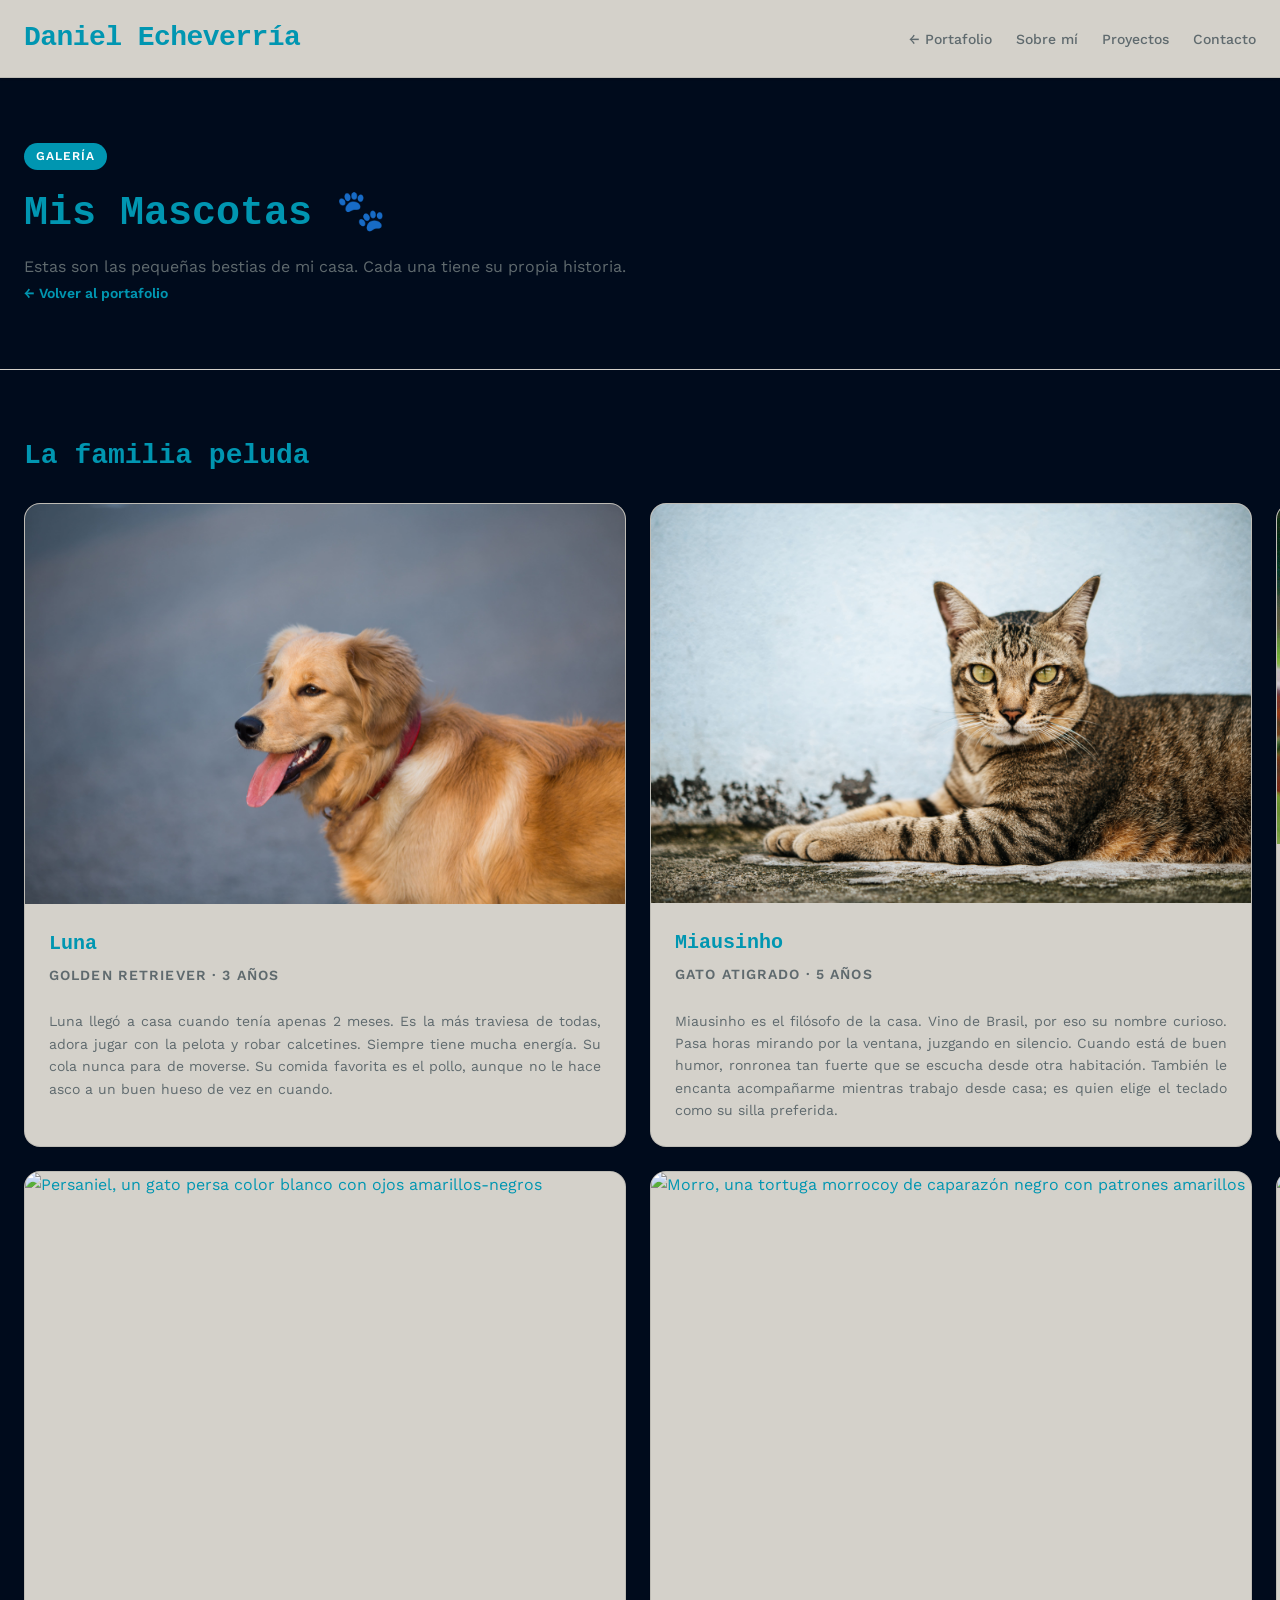
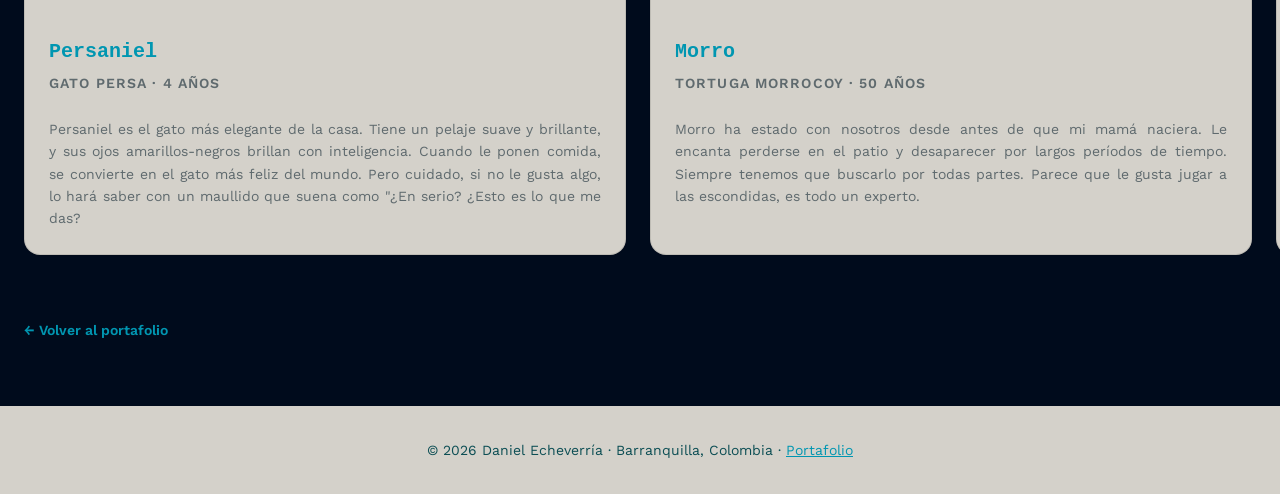
==== commit 11534aab: "feat: add form alert behavior and refactor styles - Added JavaScript to handle form submission with " ====
--- a/mascotas.html
+++ b/mascotas.html
@@ -7,14 +7,12 @@
     <meta name="description" content="Galería de mascotas de Daniel Echeverría." />
     <title>Mis Mascotas — Daniel Echeverría</title>
 
-    <!-- Fuentes -->
     <link rel="preconnect" href="https://fonts.googleapis.com">
     <link rel="preconnect" href="https://fonts.gstatic.com" crossorigin>
     <link
         href="https://fonts.googleapis.com/css2?family=Playfair+Display:wght@700&family=Work+Sans:wght@300..700&display=swap"
         rel="stylesheet">
 
-    <!-- Estilos compartidos -->
     <link rel="stylesheet" href="styles.css" />
 </head>
 
@@ -29,8 +27,8 @@
                     
                     <li><a href="index.html">← Portafolio</a></li>
                     <li><a href="index.html#sobre-mi">Sobre mí</a></li>
-                    <li><a href="index.html#proyectos">Proyectos</a></li>
-                    <li><a href="index.html#contacto">Contacto</a></li>
+                    <li><a href="index.html#projects">Proyectos</a></li>
+                    <li><a href="index.html#contact">Contacto</a></li>
                 </ul>
             </nav>
         </div>
@@ -38,26 +36,24 @@
 
     <main>
 
-        <!-- ========== HERO MASCOTAS ========== -->
         <section class="pets-hero">
             <div class="container">
                 <span class="badge">Galería</span>
-                <h1 id="titulo-mascotas">Mis Mascotas 🐾</h1>
+                <h1 id="pets-title">Mis Mascotas 🐾</h1>
                 <p>Estas son las pequeñas bestias de mi casa. Cada una tiene su propia historia.</p>
-                <!-- Enlace de retorno -->
+
                 <a href="index.html" class="back-link">← Volver al portafolio</a>
             </div>
         </section>
 
-        <!-- ========== GALERÍA ========== -->
         <section class="pets-gallery">
             <div class="container">
-                <h2 id="titulo-galeria" class="section-title">La familia peluda</h2>
+                <h2 id="gallery-title" class="section-title">La familia peluda</h2>
 
                 <div class="pets-grid-wrapper">
                     <ul class="pets-grid">
 
-                        <!-- Mascota 1 -->
+
                         <li>
                             <div class="pet-card">
 
@@ -76,7 +72,7 @@
                             </div>
                         </li>
 
-                        <!-- Mascota 2 -->
+
                         <li>
                             <div class="pet-card">
                                 <img src="assets/images/miausinho.jpg" alt="Miausinho, un gato atigrado gris y blanco"
@@ -96,7 +92,7 @@
                             </div>
                         </li>
 
-                        <!-- Mascota 3 -->
+                        
                         <li>
                             <div class="pet-card">
                                 <img src="assets/images/pipo.jpg" alt="Pipo, un periquito verde y amarillo" width="600"
@@ -115,7 +111,6 @@
                             </div>
                         </li>
 
-                        <!-- Mascota 4 -->
                         <li>
                             <div class="pet-card">
                                 <img src="https://i0.wp.com/puppis.blog/wp-content/uploads/2020/01/El-Gato-Persa.jpg?w=1200&ssl=1"
@@ -134,7 +129,7 @@
                             </div>
                         </li>
 
-                        <!-- Mascota 5 -->
+
                         <li>
                             <div class="pet-card">
                                 <img src="https://mundomarinoacuario.com.co/wp-content/uploads/2025/02/morrocoy4.webp"
@@ -152,7 +147,6 @@
                             </div>
                         </li>
 
-                        <!-- Mascota 6 -->
                         <li>
                             <div class="pet-card">
                                 <img src="https://mascotasinugami.com/wp-content/uploads/2021/06/ef2a7b76bf0d2dec90f04e41bb2f0fdb.jpg"
@@ -174,7 +168,7 @@
                     </ul>
                 </div>
 
-                <!-- Enlace de retorno al portafolio -->
+
                 <a href="index.html" class="back-link" style="margin-top: 4rem; display: inline-flex;">
                     ← Volver al portafolio
                 </a>
@@ -184,7 +178,7 @@
 
     </main>
 
-    <!-- ========== PIE DE PÁGINA ========== -->
+
     <footer>
         <p>© 2026 Daniel Echeverría · Barranquilla, Colombia · <a href="index.html"
                 style="color: var(--color-primary);">Portafolio</a></p>
--- a/styles.css
+++ b/styles.css
@@ -4,12 +4,12 @@
 --font-display: 'JetBrains Mono', 'Fira Code', monospace;
 --font-body: 'Work Sans', 'Helvetica Neue', sans-serif;
 
-  --text-xs:   clamp(0.75rem,  0.7rem  + 0.25vw, 0.875rem);
-  --text-sm:   clamp(0.875rem, 0.8rem  + 0.35vw, 1rem);
-  --text-base: clamp(1rem,     0.95rem + 0.25vw, 1.125rem);
-  --text-lg:   clamp(1.125rem, 1rem    + 0.75vw, 1.5rem);
-  --text-xl:   clamp(1.5rem,   1.2rem  + 1.25vw, 2.25rem);
-  --text-2xl:  clamp(2rem,     1.2rem  + 2.5vw,  3.5rem);
+  --text-xs: 0.75rem;
+  --text-sm: 0.875rem;
+  --text-base: 1rem;
+  --text-lg: 1.25rem;
+  --text-xl: 1.75rem;
+  --text-2xl: 2.5rem;
 
 
   --background-image: url('assets/images/fondo.png');
@@ -35,13 +35,12 @@
 
   --transition: 0.4s ease;
 
-  --content-default: 960px;
-  scroll-padding-top: 80px; 
-}
-
-/* --- Reset base --- */
+}
+
+
 *, *::before, *::after { box-sizing: border-box; margin: 0; padding: 0; }
-html { scroll-behavior: smooth; -webkit-font-smoothing: antialiased; }
+
+html { scroll-behavior: smooth; scroll-padding-top: 80px; }
 
 body {
   min-height: 100dvh;
@@ -59,9 +58,9 @@
 ul { list-style: none; }
 a, button, .btn { transition: color var(--transition), background var(--transition), box-shadow var(--transition); }
 
-/* --- Contenedor principal --- */
+
 .container {
-  max-width: var(--content-default);
+  max-width: var(960px);
   margin-inline: auto;
   padding-inline: 1.5rem;
 }
@@ -86,7 +85,6 @@
   pointer-events: none;
 }
 
-/* --- Header / Nav --- */
 header {
   background: var(--color-surface);
   border-bottom: 1px solid rgba(0, 0, 0, 0.1);
@@ -128,7 +126,7 @@
   border-bottom-color: var(--color-primary);
 }
 
-/* --- Secciones generales --- */
+
 section {
   padding: clamp(2rem, 6vw, 4rem) 0;
 }
@@ -149,8 +147,8 @@
   flex-wrap: wrap;
 }
 .avatar {
-  width: 160px;
-  height: 160px;
+  width: 10rem;
+  height: 10rem;
   border-radius: var(--radius-full);
   object-fit: cover;
   border: 3px solid var(--color-primary);
@@ -169,7 +167,7 @@
   
 }
 
-#texto-dinamico {
+#dynamic-text {
   color: var(--color-surface);
   font-weight: 600;
   margin-top: 1rem;
@@ -188,10 +186,10 @@
   letter-spacing: 0.08em;
 }
 
-/* --- Proyectos --- */
+
   .projects-list {
   display: grid;
-  grid-template-columns: repeat(3, 1fr);
+  grid-template-columns: repeat(4, 1fr);
   gap: 1rem;
   margin-top: 1rem;
 }
@@ -229,7 +227,7 @@
   text-decoration: none;
 }
 
-.oculto {
+.hidden {
   display: none;
 }
 
@@ -239,7 +237,7 @@
   transition: transform 0.3s ease;
 }
 
-.rotado {
+.rotated {
   transform: rotate(180deg);
 }
 
@@ -252,10 +250,13 @@
   margin: 1rem auto 0;
 }
 
+.btn-toggle:hover {
+  color: var(--color-primary-hover);
+}
+
 .project-link:hover { color: var(--color-primary-hover); text-decoration: underline; }
 
-/* --- Contacto --- */
-#contacto {
+#contact {
   background-image: var(--background-image);
   background-repeat: no-repeat; 
   background-size: cover;       
@@ -321,7 +322,7 @@
   box-shadow: var(--shadow-md);
 }
 
-/* --- Footer --- */
+
 footer {
   text-align: center;
   padding: 2rem 1rem;
@@ -332,7 +333,7 @@
 }
 
 /* 
-  PÁGINA DE MASCOTAS — mascotas.html
+  PETS PAGE — mascotas.html
 */
 .pets-hero {
   background: var(--color-surface-2);
@@ -349,7 +350,7 @@
   font-size: var(--text-base);
 }
 
-/* Galería de mascotas */
+
 .pets-gallery {
   padding: clamp(2rem, 6vw, 4rem) 0;
   background: var(--color-surface-2);
@@ -386,11 +387,8 @@
   transform: translateY(-5px);
 }
 .pet-card img {
-  width: 100%;
-  height: 220px;
   object-fit: cover;
   display: block;
-  flex-shrink: 0;
 }
 .pet-card article {
   padding: 1.5rem;
@@ -422,9 +420,8 @@
   color: var(--color-text-muted);
 }
 
-/* Enlace de retorno */
+
 .back-link {
-  gap: 0.5rem;
   font-size: var(--text-sm);
   font-weight: 600;
   color: var(--color-primary);
@@ -433,40 +430,41 @@
 }
 .back-link:hover { color: var(--color-primary-hover); text-decoration: underline; }
 
-/* --- Responsive --- */
+/* --- Responsive for Smartphones --- */
 @media (max-width: 640px) {
 
-  /* NAV en columna */
+  /* NAV in column */
   nav ul {
     flex-direction: column;
     align-items: center;
   }
 
-  /* PROYECTOS en 1 columna */
+  /* PROYECTOS in 1 column */
   .projects-list {
     grid-template-columns: 1fr;
   }
 
-  /* GALERÍA en 1 columna */
+  /* GALLERY in 1 column */
   .pets-grid {
     grid-template-columns: repeat(1, 1fr);
   }
 
-  /* SOBRE MÍ en columna */
+  /* ABOUT ME in column */
   .intro {
     flex-direction: column;
     text-align: center;
   }
 }
 
+/* --- Responsive for Tablets --- */
 @media (min-width: 641px) and (max-width: 1024px) {
 
-  /* PROYECTOS en 1 columna */
+  /* PROJECTS in 2 columns */
   .projects-list {
-    grid-template-columns: repeat(1, 1fr);
-  }
-
-  /* GALERÍA en 2 columnas */
+    grid-template-columns: repeat(2, 1fr);
+  }
+
+  /* GALLERY in 2 columns */
   .pets-grid {
     grid-template-columns: repeat(2, 1fr);
   }
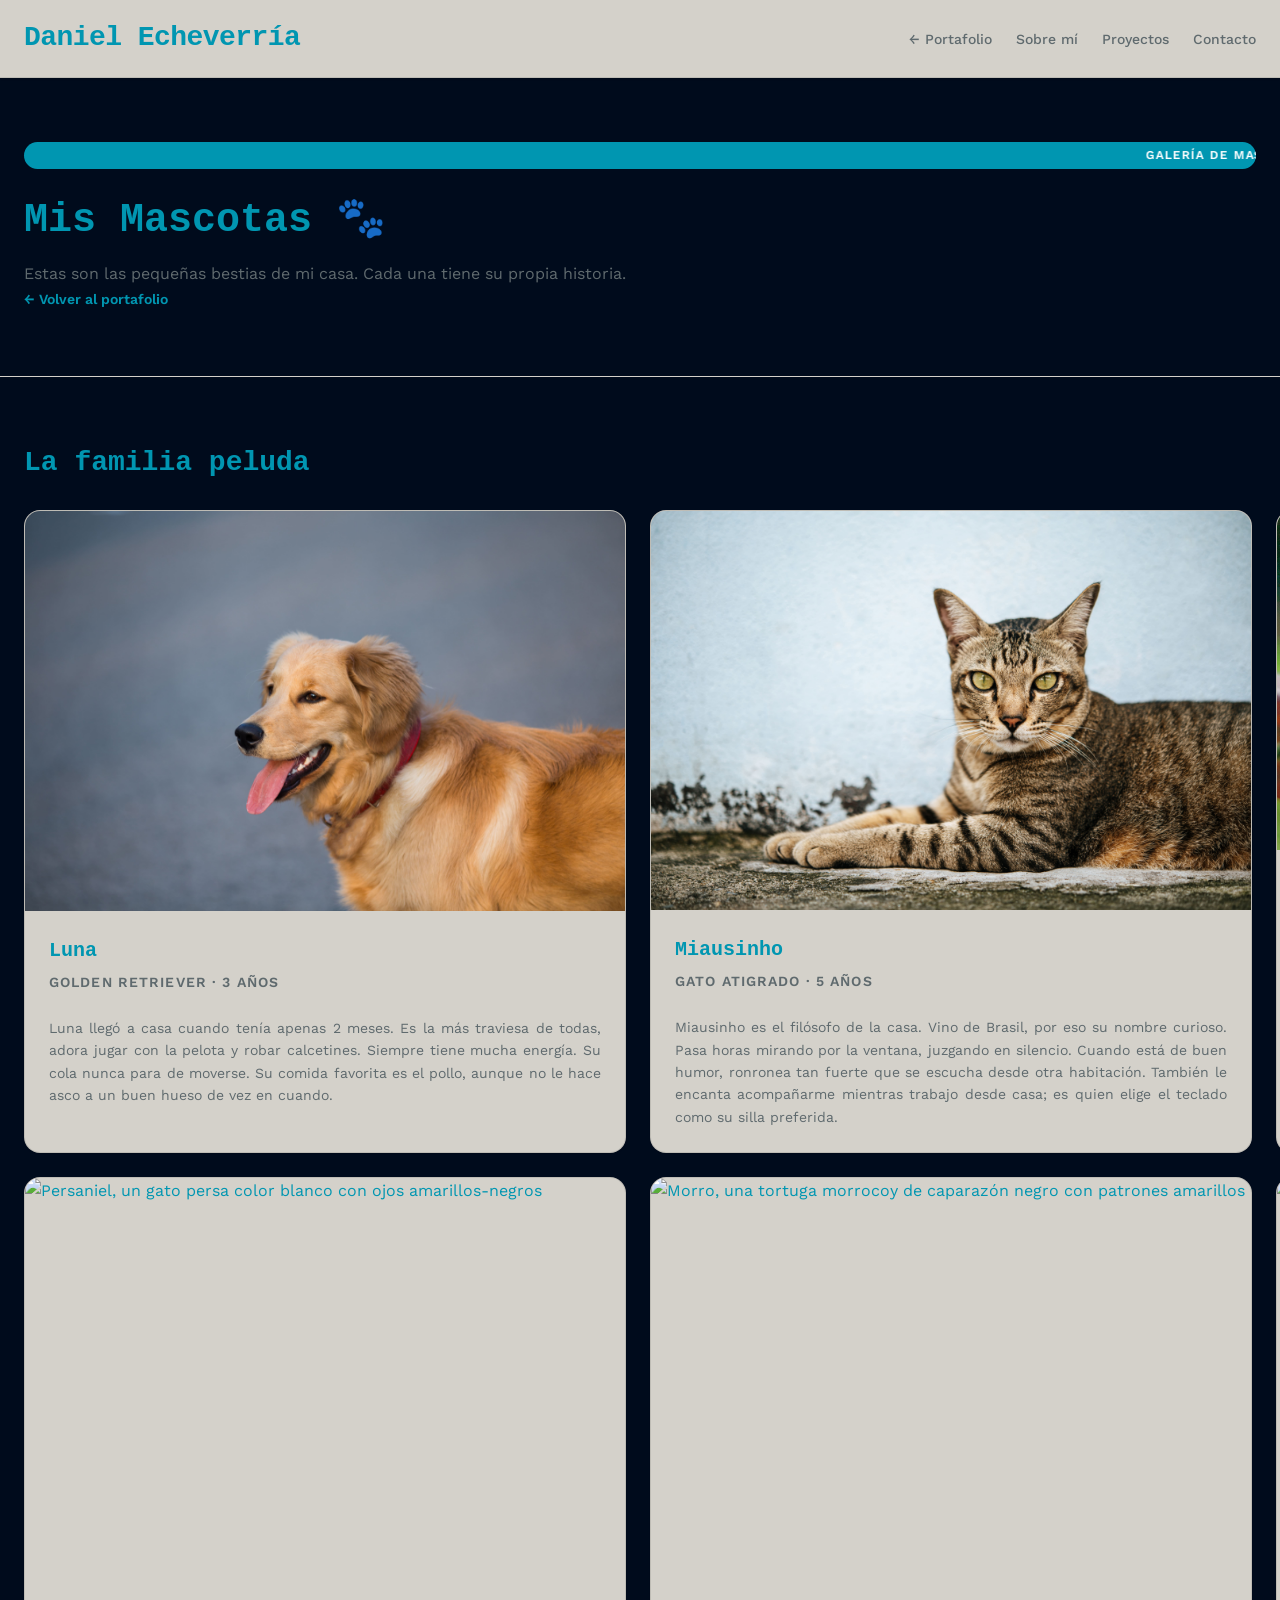
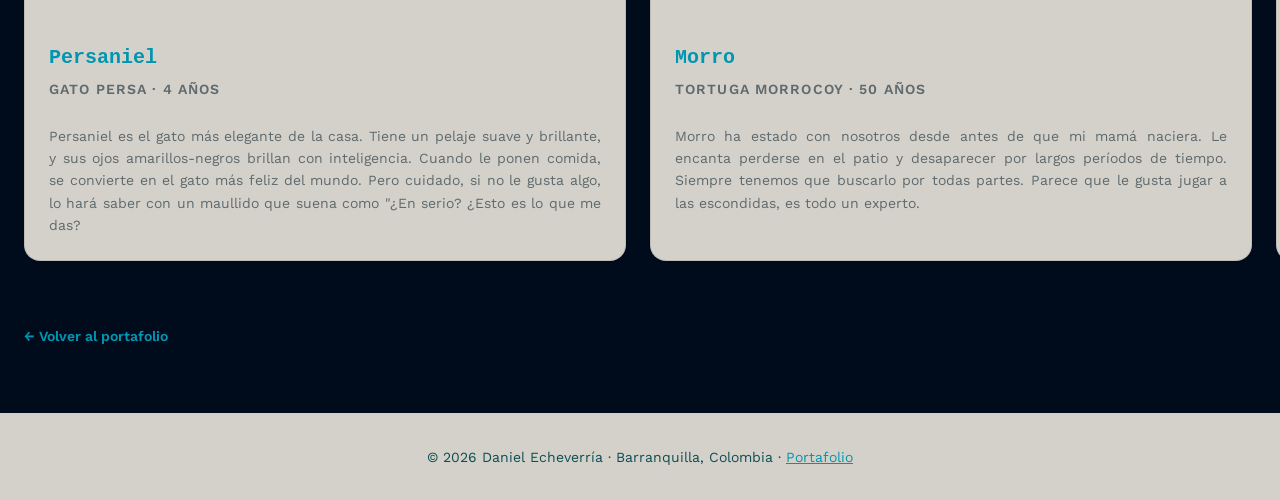
==== commit ad2559bf: "fix: some adjustments" ====
--- a/mascotas.html
+++ b/mascotas.html
@@ -18,7 +18,7 @@
 
 <body>
 
-    <!-- ========== ENCABEZADO ========== -->
+    <!-- Header -->
     <header>
         <div class="container">
             <h1>Daniel Echeverría</h1>
@@ -34,11 +34,13 @@
         </div>
     </header>
 
+    <!-- Main -->
     <main>
 
+        <!-- Pets Hero Section -->
         <section class="pets-hero">
             <div class="container">
-                <span class="badge">Galería</span>
+                <marquee class="badge">Galería de Mascotas </marquee>
                 <h1 id="pets-title">Mis Mascotas 🐾</h1>
                 <p>Estas son las pequeñas bestias de mi casa. Cada una tiene su propia historia.</p>
 
@@ -46,6 +48,7 @@
             </div>
         </section>
 
+        <!-- Pets Gallery Section -->
         <section class="pets-gallery">
             <div class="container">
                 <h2 id="gallery-title" class="section-title">La familia peluda</h2>
@@ -179,6 +182,7 @@
     </main>
 
 
+    <!-- Footer -->
     <footer>
         <p>© 2026 Daniel Echeverría · Barranquilla, Colombia · <a href="index.html"
                 style="color: var(--color-primary);">Portafolio</a></p>
--- a/styles.css
+++ b/styles.css
@@ -1,9 +1,11 @@
 
 /* --- Variables y tokens --- */
 :root {
---font-display: 'JetBrains Mono', 'Fira Code', monospace;
---font-body: 'Work Sans', 'Helvetica Neue', sans-serif;
-
+  /* Font families */
+  --font-display: 'JetBrains Mono', 'Fira Code', monospace;
+  --font-body: 'Work Sans', 'Helvetica Neue', sans-serif;
+
+  /* Text sizes */
   --text-xs: 0.75rem;
   --text-sm: 0.875rem;
   --text-base: 1rem;
@@ -11,10 +13,10 @@
   --text-xl: 1.75rem;
   --text-2xl: 2.5rem;
 
-
+  /* Background image */
   --background-image: url('assets/images/fondo.png');
 
-
+  /* Color palette */
   --color-bg:           #f7f6f2;
   --color-surface:      #d4d1ca;
   --color-surface-2:    #000b1c;
@@ -24,6 +26,7 @@
   --color-primary:      #0096b1;
   --color-primary-hover:#0c4e54;
 
+  /* Border radius */
   --radius-sm: 0.375rem;
   --radius-md: 0.5rem;
   --radius-lg: 0.75rem;
@@ -36,7 +39,6 @@
   --transition: 0.4s ease;
 
 }
-
 
 *, *::before, *::after { box-sizing: border-box; margin: 0; padding: 0; }
 
